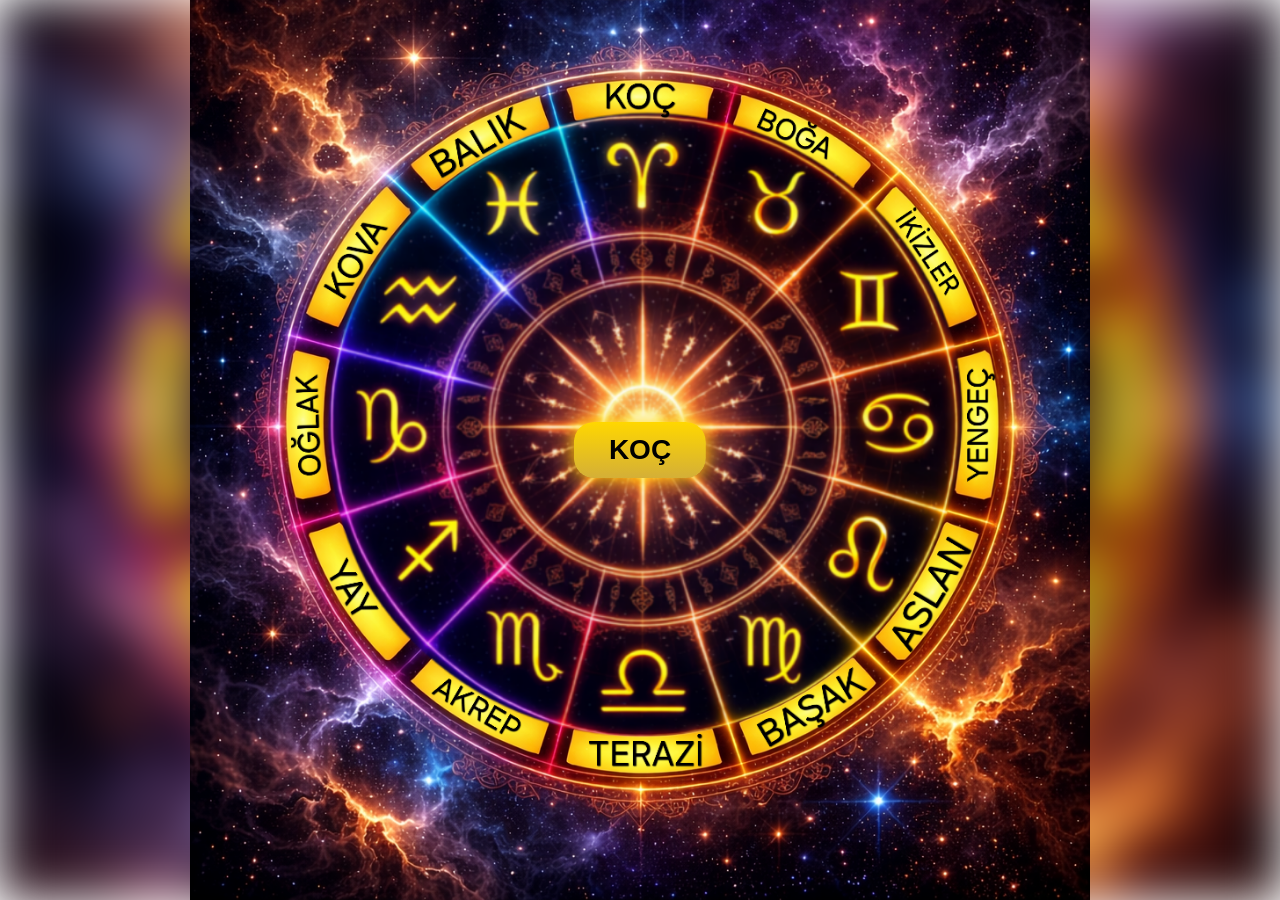
==== index.html @ a6a41134 "Update index.html" ====
<!DOCTYPE html>
<html lang="tr">
<head>
<meta charset="UTF-8">
<meta name="viewport" content="width=device-width, initial-scale=1.0">
<title>Burç</title>

<style>
body{
    margin:0;
    overflow:hidden;
    font-family:Arial, sans-serif;
}

/* BLUR ARKA PLAN */
.bg-blur{
    position:fixed;
    width:100%;
    height:100%;
    background:url("zodiac-background.jpg") center/cover no-repeat;
    filter:blur(25px);
    z-index:-1;
}

/* ANA GÖRSEL */
.bg{
    position:fixed;
    width:100%;
    height:100%;
    object-fit:contain;
    z-index:0; /* Butonun altında */
}

/* ORTA BUTON */
button{
    position:absolute;
    top:50%;
    left:50%;
    transform:translate(-50%,-50%);
    background:linear-gradient(#FFD700,#D4AF37);
    color:black;
    font-size:28px;
    font-weight:bold;
    padding:12px 35px;
    border-radius:20px;
    border:none;
    cursor:pointer;
    box-shadow:0 0 20px gold;
    transition:0.3s;
    z-index:5; /* Her zaman üstte */
}

button:hover{
    transform:translate(-50%,-50%) scale(1.1);
}

/* VIDEO */
video{
    position:fixed;
    width:100%;
    height:100%;
    display:none;
    background:black;
    z-index:1;
}

/* TEBRİK MESAJI TAM EKRAN */
#tebrikMessage{
    display:none;
    position:fixed;
    top:0;
    left:0;
    width:100%;
    height:100%;
    background-color:black; /* Ekranı tamamen karartır */
    color:#FFD700;
    font-size:32px;
    text-align:center;
    display:flex;
    justify-content:center;
    align-items:center;
    flex-direction:column;
    opacity:0;
    transition: opacity 1s ease-in-out;
    z-index:20;
}
</style>
</head>

<body>

<div class="bg-blur"></div>
<img src="zodiac-background.jpg" class="bg">

<button id="btn"></button>
<video id="v" controls></video>

<div id="tebrikMessage">
    Tebrikler 🎉<br>
    Bir daha ki siparişinizde <strong>60 TL değerinde Türk Kahvesi</strong> kazandınız!
</div>

<script>
// Burçlar
const burclar = {
    koc: "KOÇ",
    boga: "BOĞA",
    ikizler: "İKİZLER",
    yengec: "YENGEÇ",
    aslan: "ASLAN",
    basak: "BAŞAK",
    terazi: "TERAZİ",
    akrep: "AKREP",
    yay: "YAY",
    oglak: "OĞLAK",
    kova: "KOVA",
    balik: "BALIK"
};

// URL parametreleri
const urlParams = new URLSearchParams(window.location.search);
const burc = urlParams.get("burc");
const id = urlParams.get("id"); // Müşteri ID

// default: koç
const secilen = burc && burclar[burc] ? burc : "koc";

// buton yazısı
const btn = document.getElementById("btn");
btn.innerText = burclar[secilen];

// video ve mesaj elementleri
const v = document.getElementById("v");
const tebrik = document.getElementById("tebrikMessage");

// butona tıklayınca video aç
btn.onclick = function(){
    v.src = secilen + "/" + secilen + ".mp4";
    v.style.display = "block";
    v.play();

    console.log("Müşteri ID:", id);

    // Videoya tıklayınca kapat
    v.onclick = function(){
        this.pause();
        this.style.display = "none";
        tebrik.style.opacity = 0;
        setTimeout(() => { tebrik.style.display = 'none'; }, 1000);
    };

    // Video bittiğinde 10 saniyelik fade-in/fade-out tebrik mesajı
    v.addEventListener("ended", () => {
        v.style.display = "none"; // Video kapanır
        tebrik.style.display = "flex"; // Mesaj ekranı görünür

        // Fade-in
        setTimeout(() => { tebrik.style.opacity = 1; }, 50);

        // 10 saniye sonra fade-out
        setTimeout(() => {
            tebrik.style.opacity = 0;
            setTimeout(() => { tebrik.style.display = "none"; }, 1000);
        }, 10000);
    });
};
</script>

</body>
</html>
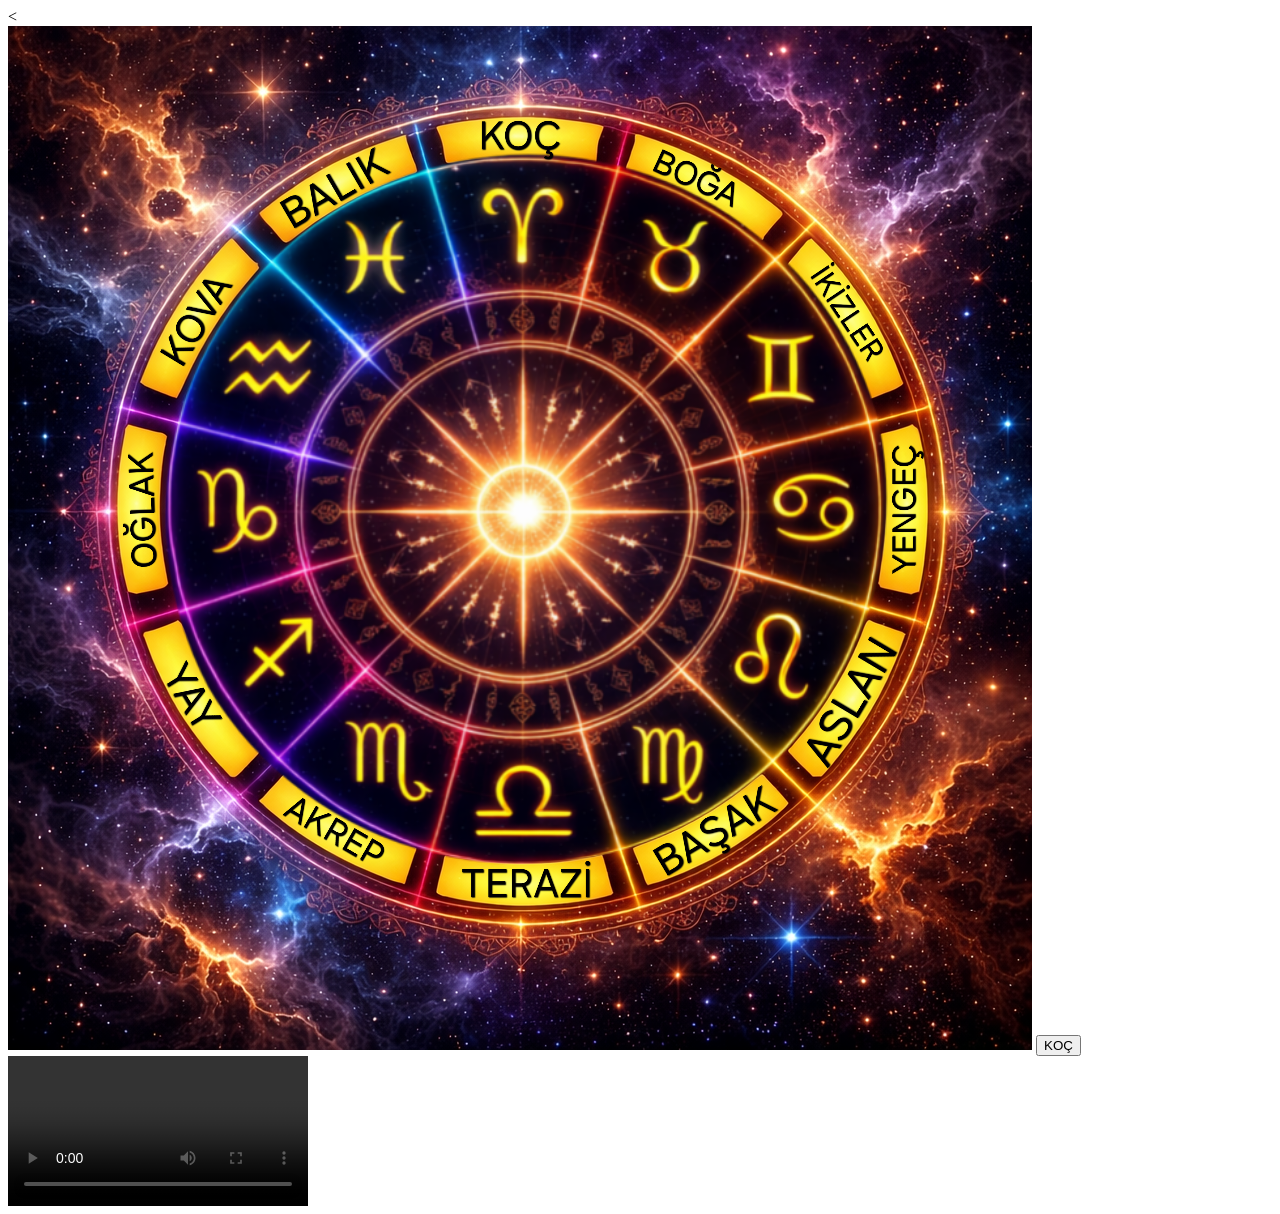
==== commit 75616a9b: "Update index.html" ====
--- a/index.html
+++ b/index.html
@@ -1,170 +1,118 @@
-<!DOCTYPE html>
+<<!DOCTYPE html>
 <html lang="tr">
 <head>
 <meta charset="UTF-8">
 <meta name="viewport" content="width=device-width, initial-scale=1.0">
-<title>Burç</title>
+<title>Burç</title> 
 
 <style>
 body{
-    margin:0;
-    overflow:hidden;
-    font-family:Arial, sans-serif;
-}
+    margin:0;
+    overflow:hidden;
+    font-family:Arial, sans-serif;
+} 
 
 /* BLUR ARKA PLAN */
 .bg-blur{
-    position:fixed;
-    width:100%;
-    height:100%;
-    background:url("zodiac-background.jpg") center/cover no-repeat;
-    filter:blur(25px);
-    z-index:-1;
-}
+    position:fixed;
+    width:100%;
+    height:100%;
+    background:url("zodiac-background.jpg") center/cover no-repeat;
+    filter:blur(25px);
+    z-index:-1;
+} 
 
 /* ANA GÖRSEL */
 .bg{
-    position:fixed;
-    width:100%;
-    height:100%;
-    object-fit:contain;
-    z-index:0; /* Butonun altında */
-}
+    position:fixed;
+    width:100%;
+    height:100%;
+    object-fit:contain;
+} 
 
 /* ORTA BUTON */
 button{
-    position:absolute;
-    top:50%;
-    left:50%;
-    transform:translate(-50%,-50%);
-    background:linear-gradient(#FFD700,#D4AF37);
-    color:black;
-    font-size:28px;
-    font-weight:bold;
-    padding:12px 35px;
-    border-radius:20px;
-    border:none;
-    cursor:pointer;
-    box-shadow:0 0 20px gold;
-    transition:0.3s;
-    z-index:5; /* Her zaman üstte */
-}
+    position:absolute;
+    top:50%;
+    left:50%;
+    transform:translate(-50%,-50%);
+    background:linear-gradient(#FFD700,#D4AF37);
+    color:black;
+    font-size:30px;      /* biraz daha küçük */
+    font-weight:bold;
+    padding:15px 40px;   /* buton küçüldü */
+    border-radius:20px;
+    border:none;
+    cursor:pointer;
+    box-shadow:0 0 20px gold;
+    transition:0.3s;
+} 
 
 button:hover{
-    transform:translate(-50%,-50%) scale(1.1);
-}
+    transform:translate(-50%,-50%) scale(1.1);
+} 
 
 /* VIDEO */
 video{
-    position:fixed;
-    width:100%;
-    height:100%;
-    display:none;
-    background:black;
-    z-index:1;
-}
-
-/* TEBRİK MESAJI TAM EKRAN */
-#tebrikMessage{
-    display:none;
-    position:fixed;
-    top:0;
-    left:0;
-    width:100%;
-    height:100%;
-    background-color:black; /* Ekranı tamamen karartır */
-    color:#FFD700;
-    font-size:32px;
-    text-align:center;
-    display:flex;
-    justify-content:center;
-    align-items:center;
-    flex-direction:column;
-    opacity:0;
-    transition: opacity 1s ease-in-out;
-    z-index:20;
+    position:fixed;
+    width:100%;
+    height:100%;
+    display:none;
+    background:black;
 }
 </style>
-</head>
+</head> 
 
-<body>
+<body> 
 
 <div class="bg-blur"></div>
-<img src="zodiac-background.jpg" class="bg">
+<img src="zodiac-background.jpg" class="bg"> 
 
 <button id="btn"></button>
-<video id="v" controls></video>
-
-<div id="tebrikMessage">
-    Tebrikler 🎉<br>
-    Bir daha ki siparişinizde <strong>60 TL değerinde Türk Kahvesi</strong> kazandınız!
-</div>
+<video id="v" controls></video> 
 
 <script>
 // Burçlar
 const burclar = {
-    koc: "KOÇ",
-    boga: "BOĞA",
-    ikizler: "İKİZLER",
-    yengec: "YENGEÇ",
-    aslan: "ASLAN",
-    basak: "BAŞAK",
-    terazi: "TERAZİ",
-    akrep: "AKREP",
-    yay: "YAY",
-    oglak: "OĞLAK",
-    kova: "KOVA",
-    balik: "BALIK"
-};
+    koc: "KOÇ",
+    boga: "BOĞA",
+    ikizler: "İKİZLER",
+    yengec: "YENGEÇ",
+    aslan: "ASLAN",
+    basak: "BAŞAK",
+    terazi: "TERAZİ",
+    akrep: "AKREP",
+    yay: "YAY",
+    oglak: "OĞLAK",
+    kova: "KOVA",
+    balik: "BALIK"
+}; 
 
-// URL parametreleri
+// URL parametresi
 const urlParams = new URLSearchParams(window.location.search);
-const burc = urlParams.get("burc");
-const id = urlParams.get("id"); // Müşteri ID
+const burc = urlParams.get("burc"); 
 
 // default: koç
-const secilen = burc && burclar[burc] ? burc : "koc";
+const secilen = burc && burclar[burc] ? burc : "koc"; 
 
 // buton yazısı
 const btn = document.getElementById("btn");
-btn.innerText = burclar[secilen];
+btn.innerText = burclar[secilen]; 
 
-// video ve mesaj elementleri
-const v = document.getElementById("v");
-const tebrik = document.getElementById("tebrikMessage");
+// video oynat
+btn.onclick = function(){
+    const v = document.getElementById("v");
+    v.src = secilen + "/" + secilen + ".mp4";
+    v.style.display = "block";
+    v.play();
+}; 
 
-// butona tıklayınca video aç
-btn.onclick = function(){
-    v.src = secilen + "/" + secilen + ".mp4";
-    v.style.display = "block";
-    v.play();
-
-    console.log("Müşteri ID:", id);
-
-    // Videoya tıklayınca kapat
-    v.onclick = function(){
-        this.pause();
-        this.style.display = "none";
-        tebrik.style.opacity = 0;
-        setTimeout(() => { tebrik.style.display = 'none'; }, 1000);
-    };
-
-    // Video bittiğinde 10 saniyelik fade-in/fade-out tebrik mesajı
-    v.addEventListener("ended", () => {
-        v.style.display = "none"; // Video kapanır
-        tebrik.style.display = "flex"; // Mesaj ekranı görünür
-
-        // Fade-in
-        setTimeout(() => { tebrik.style.opacity = 1; }, 50);
-
-        // 10 saniye sonra fade-out
-        setTimeout(() => {
-            tebrik.style.opacity = 0;
-            setTimeout(() => { tebrik.style.display = "none"; }, 1000);
-        }, 10000);
-    });
+// videoya tıklayınca kapat
+document.getElementById("v").onclick = function(){
+    this.pause();
+    this.style.display = "none";
 };
-</script>
+</script> 
 
 </body>
 </html>
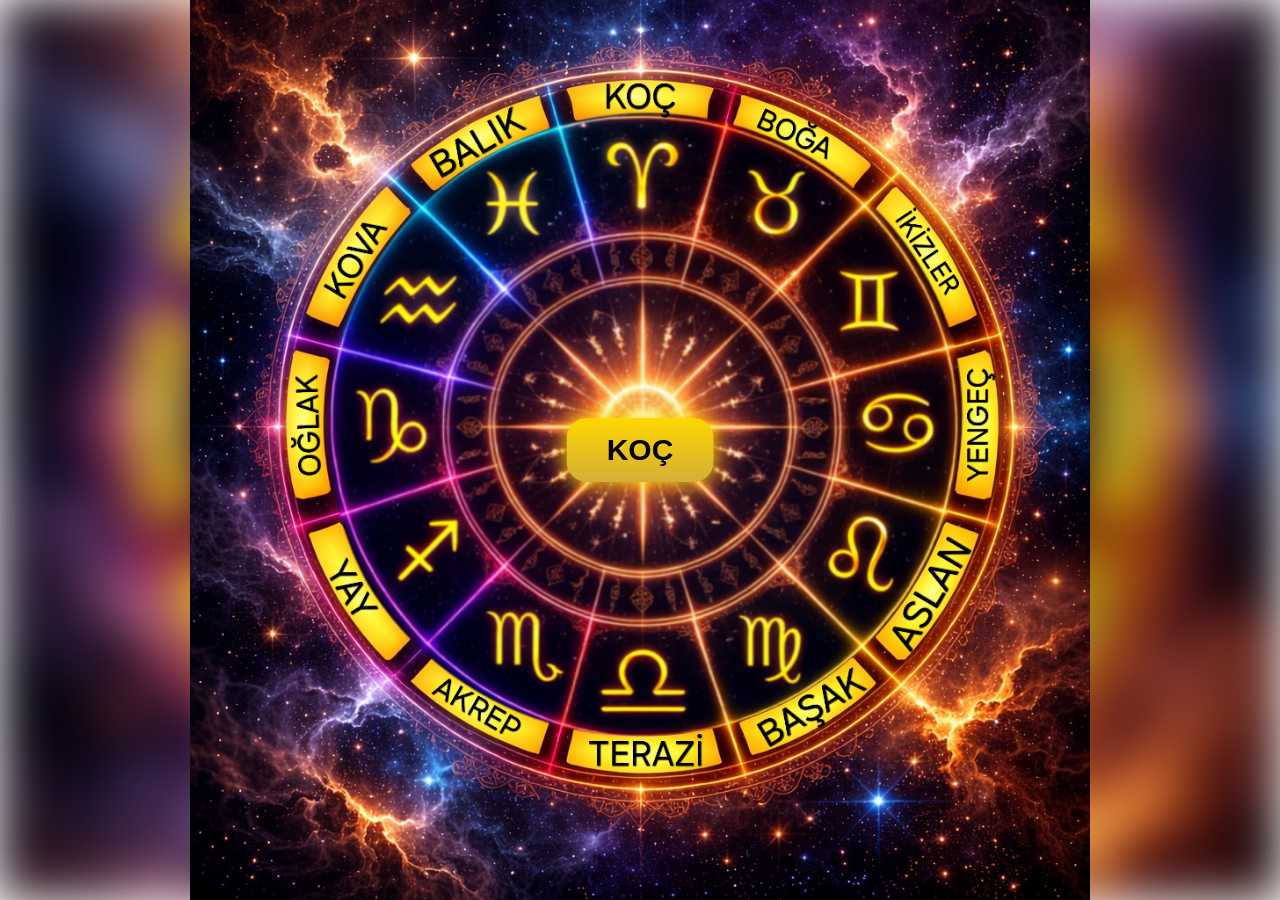
==== commit 1fcd0e33: "Update index.html" ====
--- a/index.html
+++ b/index.html
@@ -1,4 +1,4 @@
-<<!DOCTYPE html>
+<!DOCTYPE html>
 <html lang="tr">
 <head>
 <meta charset="UTF-8">
@@ -7,58 +7,61 @@
 
 <style>
 body{
-    margin:0;
-    overflow:hidden;
-    font-family:Arial, sans-serif;
+    margin:0;
+    overflow:hidden;
+    font-family:Arial, sans-serif;
 } 
 
 /* BLUR ARKA PLAN */
 .bg-blur{
-    position:fixed;
-    width:100%;
-    height:100%;
-    background:url("zodiac-background.jpg") center/cover no-repeat;
-    filter:blur(25px);
-    z-index:-1;
+    position:fixed;
+    width:100%;
+    height:100%;
+    background:url("zodiac-background.jpg") center/cover no-repeat;
+    filter:blur(25px);
+    z-index:-2;
 } 
 
 /* ANA GÖRSEL */
 .bg{
-    position:fixed;
-    width:100%;
-    height:100%;
-    object-fit:contain;
+    position:fixed;
+    width:100%;
+    height:100%;
+    object-fit:contain;
+    z-index:-1;
 } 
 
 /* ORTA BUTON */
 button{
-    position:absolute;
-    top:50%;
-    left:50%;
-    transform:translate(-50%,-50%);
-    background:linear-gradient(#FFD700,#D4AF37);
-    color:black;
-    font-size:30px;      /* biraz daha küçük */
-    font-weight:bold;
-    padding:15px 40px;   /* buton küçüldü */
-    border-radius:20px;
-    border:none;
-    cursor:pointer;
-    box-shadow:0 0 20px gold;
-    transition:0.3s;
+    position:absolute;
+    top:50%;
+    left:50%;
+    transform:translate(-50%,-50%);
+    background:linear-gradient(#FFD700,#D4AF37);
+    color:black;
+    font-size:30px;
+    font-weight:bold;
+    padding:15px 40px;
+    border-radius:20px;
+    border:none;
+    cursor:pointer;
+    box-shadow:0 0 20px gold;
+    transition:0.3s;
+    z-index:2;
 } 
 
 button:hover{
-    transform:translate(-50%,-50%) scale(1.1);
+    transform:translate(-50%,-50%) scale(1.1);
 } 
 
 /* VIDEO */
 video{
-    position:fixed;
-    width:100%;
-    height:100%;
-    display:none;
-    background:black;
+    position:fixed;
+    width:100%;
+    height:100%;
+    display:none;
+    background:black;
+    z-index:1;
 }
 </style>
 </head> 
@@ -69,23 +72,23 @@
 <img src="zodiac-background.jpg" class="bg"> 
 
 <button id="btn"></button>
-<video id="v" controls></video> 
+<video id="v"></video> 
 
 <script>
 // Burçlar
 const burclar = {
-    koc: "KOÇ",
-    boga: "BOĞA",
-    ikizler: "İKİZLER",
-    yengec: "YENGEÇ",
-    aslan: "ASLAN",
-    basak: "BAŞAK",
-    terazi: "TERAZİ",
-    akrep: "AKREP",
-    yay: "YAY",
-    oglak: "OĞLAK",
-    kova: "KOVA",
-    balik: "BALIK"
+    koc: "KOÇ",
+    boga: "BOĞA",
+    ikizler: "İKİZLER",
+    yengec: "YENGEÇ",
+    aslan: "ASLAN",
+    basak: "BAŞAK",
+    terazi: "TERAZİ",
+    akrep: "AKREP",
+    yay: "YAY",
+    oglak: "OĞLAK",
+    kova: "KOVA",
+    balik: "BALIK"
 }; 
 
 // URL parametresi
@@ -101,16 +104,18 @@
 
 // video oynat
 btn.onclick = function(){
-    const v = document.getElementById("v");
-    v.src = secilen + "/" + secilen + ".mp4";
-    v.style.display = "block";
-    v.play();
+    const v = document.getElementById("v");
+    v.src = secilen + "/" + secilen + ".mp4";
+    v.style.display = "block";
+    v.play();
+    btn.style.display = "none"; // butonu gizle
 }; 
 
 // videoya tıklayınca kapat
 document.getElementById("v").onclick = function(){
-    this.pause();
-    this.style.display = "none";
+    this.pause();
+    this.style.display = "none";
+    btn.style.display = "block"; // butonu geri getir
 };
 </script> 
 
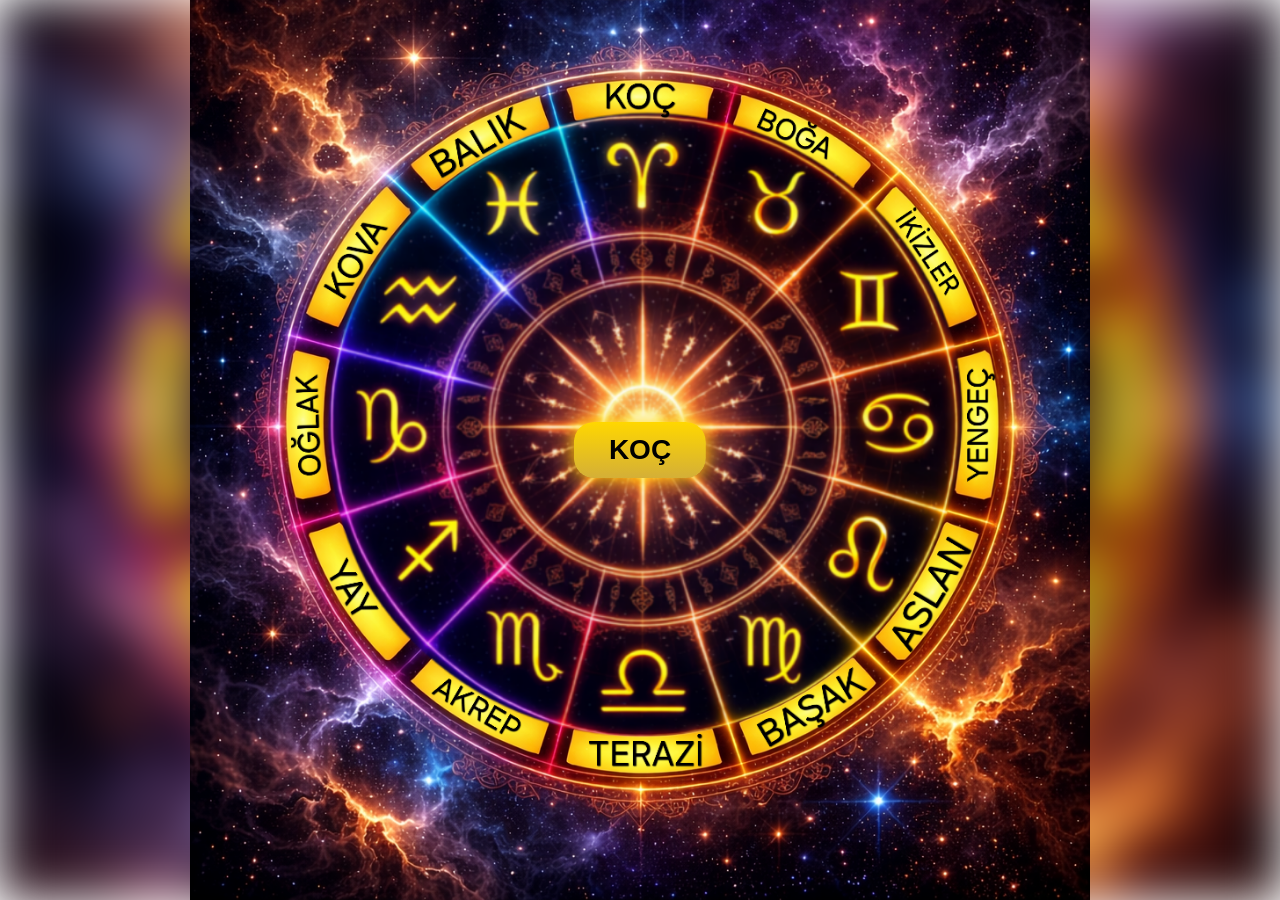
==== commit a890d555: "Update index.html" ====
--- a/index.html
+++ b/index.html
@@ -3,14 +3,14 @@
 <head>
 <meta charset="UTF-8">
 <meta name="viewport" content="width=device-width, initial-scale=1.0">
-<title>Burç</title> 
+<title>Burç</title>
 
 <style>
 body{
     margin:0;
     overflow:hidden;
     font-family:Arial, sans-serif;
-} 
+}
 
 /* BLUR ARKA PLAN */
 .bg-blur{
@@ -19,8 +19,8 @@
     height:100%;
     background:url("zodiac-background.jpg") center/cover no-repeat;
     filter:blur(25px);
-    z-index:-2;
-} 
+    z-index:-1;
+}
 
 /* ANA GÖRSEL */
 .bg{
@@ -28,10 +28,10 @@
     width:100%;
     height:100%;
     object-fit:contain;
-    z-index:-1;
-} 
+    z-index:0;
+}
 
-/* ORTA BUTON */
+/* BUTON */
 button{
     position:absolute;
     top:50%;
@@ -39,20 +39,20 @@
     transform:translate(-50%,-50%);
     background:linear-gradient(#FFD700,#D4AF37);
     color:black;
-    font-size:30px;
+    font-size:28px;
     font-weight:bold;
-    padding:15px 40px;
+    padding:12px 35px;
     border-radius:20px;
     border:none;
     cursor:pointer;
     box-shadow:0 0 20px gold;
     transition:0.3s;
-    z-index:2;
-} 
+    z-index:5;
+}
 
 button:hover{
     transform:translate(-50%,-50%) scale(1.1);
-} 
+}
 
 /* VIDEO */
 video{
@@ -64,15 +64,15 @@
     z-index:1;
 }
 </style>
-</head> 
+</head>
 
-<body> 
+<body>
 
 <div class="bg-blur"></div>
-<img src="zodiac-background.jpg" class="bg"> 
+<img src="zodiac-background.jpg" class="bg">
 
 <button id="btn"></button>
-<video id="v"></video> 
+<video id="v" controls></video>
 
 <script>
 // Burçlar
@@ -89,35 +89,52 @@
     oglak: "OĞLAK",
     kova: "KOVA",
     balik: "BALIK"
-}; 
+};
 
-// URL parametresi
+// Parametreler
 const urlParams = new URLSearchParams(window.location.search);
-const burc = urlParams.get("burc"); 
+const burc = urlParams.get("burc");
+const id = urlParams.get("id");
 
-// default: koç
-const secilen = burc && burclar[burc] ? burc : "koc"; 
+// seçim
+const secilen = burc && burclar[burc] ? burc : "koc";
 
-// buton yazısı
+// elementler
 const btn = document.getElementById("btn");
-btn.innerText = burclar[secilen]; 
+const v = document.getElementById("v");
 
-// video oynat
+btn.innerText = burclar[secilen];
+
+// BAŞLAT
 btn.onclick = function(){
-    const v = document.getElementById("v");
+    btn.style.display = "none";
+
     v.src = secilen + "/" + secilen + ".mp4";
     v.style.display = "block";
     v.play();
-    btn.style.display = "none"; // butonu gizle
-}; 
 
-// videoya tıklayınca kapat
-document.getElementById("v").onclick = function(){
-    this.pause();
-    this.style.display = "none";
-    btn.style.display = "block"; // butonu geri getir
+    console.log("Müşteri ID:", id);
 };
-</script> 
+
+// VIDEOYA TIKLAYINCA KAPAT
+v.onclick = function(){
+    resetEkran();
+};
+
+// VIDEO BİTİNCE
+v.onended = function(){
+    resetEkran(); // 🔥 TAM RESET
+};
+
+// 🔥 HER ŞEYİ BAŞA SAR
+function resetEkran(){
+    v.pause();
+    v.currentTime = 0;
+    v.style.display = "none";
+
+    btn.style.display = "block"; // tekrar ortada
+}
+</script>
 
 </body>
 </html>
